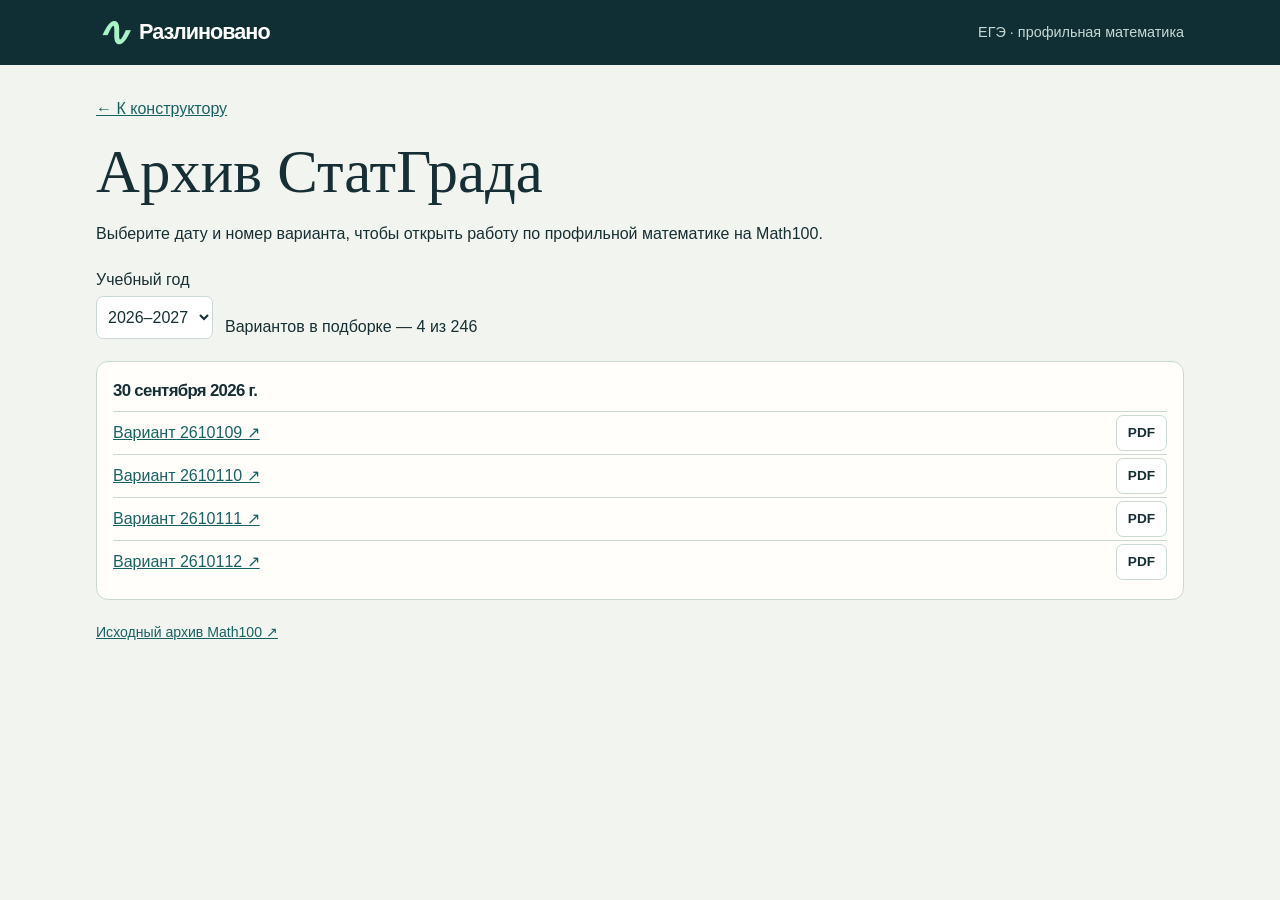
==== statgrad.html @ f71ce88c "Подключить банк ФИПИ по номерам и архив СтатГрада" ====
<!doctype html>
<html lang="ru">
<head>
  <meta charset="utf-8">
  <meta name="viewport" content="width=device-width,initial-scale=1">
  <title>Архив СтатГрада · Разлиновано</title>
  <link rel="stylesheet" href="style.css">
  <style>
    .archive{margin-block:32px}.archive h1{font:500 clamp(2rem,6vw,3.8rem)/1.1 Georgia,serif;margin:18px 0 8px}
    .archive-controls{display:flex;align-items:end;flex-wrap:wrap;gap:12px;margin:22px 0}.archive-controls label{display:grid;gap:4px}
    .archive-list{display:grid;grid-template-columns:repeat(auto-fit,minmax(min(250px,100%),1fr));gap:14px}
    .archive-list section{border:1px solid var(--line);border-radius:12px;background:var(--paper);padding:16px}
    .archive-list h2{font-size:1.05rem;margin:0 0 8px}.archive-list ul{list-style:none;padding:0;margin:0}
    .archive-list li{display:flex;justify-content:space-between;align-items:center;gap:12px;border-top:1px solid var(--line)}
    .archive-list a{display:inline-block;padding:9px 0}.archive-list button{font-size:.85rem;min-height:36px}
    dialog{width:min(850px,96vw);padding:14px;border:1px solid var(--line);border-radius:12px}
    dialog::backdrop{background:#17373999}dialog header{display:flex;align-items:center;justify-content:space-between;gap:8px;background:white;color:var(--ink)}
    dialog h2{margin:0;font-size:1.1rem}dialog iframe{display:block;width:100%;height:65vh;border:1px solid var(--line);margin:12px 0}
  </style>
</head>
<body>
  <header><div class="wrap top"><a class="brand" href="./"><b>∿</b> Разлиновано</a><span>ЕГЭ · профильная математика</span></div></header>
  <main class="wrap archive">
    <a href="./">← К конструктору</a>
    <h1>Архив СтатГрада</h1>
    <p>Выберите дату и номер варианта, чтобы открыть работу по профильной математике на Math100.</p>
    <div class="archive-controls">
      <label>Учебный год<select id="archive-year"></select></label>
      <span id="archive-count" role="status"></span>
    </div>
    <div id="archive-list" class="archive-list"></div>
    <footer><a href="https://math100.ru/egeprofil-statgrad/" target="_blank" rel="noreferrer">Исходный архив Math100 ↗</a></footer>
  </main>
  <dialog id="preview" aria-labelledby="pdf-title">
    <header><h2 id="pdf-title">Просмотр варианта</h2><button type="button" id="close-preview">Закрыть</button></header>
    <iframe title="Документ Math100"></iframe>
    <a id="open-pdf" target="_blank" rel="noreferrer">Открыть PDF в новой вкладке ↗</a>
  </dialog>
  <script src="data/statgrad.js"></script>
  <script>
    const archive = globalThis.statgradArchive;
    const yearSelect = document.getElementById('archive-year');
    const dateFormat = new Intl.DateTimeFormat('ru-RU', {day:'numeric',month:'long',year:'numeric',timeZone:'UTC'});
    function schoolYear(row) {
      const [year, month] = row.date.split('-').map(Number);
      return month >= 9 ? year : year-1;
    }
    const years = [...new Set(archive.map(schoolYear))].sort((a,b)=>b-a);
    yearSelect.add(new Option('Все годы','all'));
    for (const year of years) yearSelect.add(new Option(year+'–'+(year+1),year));
    yearSelect.value = String(years[0]);
    const preview = document.getElementById('preview');
    const frame = preview.querySelector('iframe');
    function showPdf(work) {
      const title = 'Вариант '+work.label+' · '+dateFormat.format(new Date(work.date+'T00:00:00Z'));
      document.getElementById('pdf-title').textContent = title;
      document.getElementById('open-pdf').href = work.viewer;
      frame.title = title;
      frame.src = work.viewer;
      preview.showModal();
    }
    document.getElementById('close-preview').onclick = ()=>preview.close();
    preview.addEventListener('close',()=>frame.removeAttribute('src'));
    function link(url,text) {
      const element = document.createElement('a');
      element.href=url; element.textContent=text; element.target='_blank'; element.rel='noreferrer';
      return element;
    }
    function showWorks() {
      const selected = yearSelect.value;
      const works = archive.filter(work=>selected==='all' || String(schoolYear(work))===selected);
      const byDate = new Map();
      for (const work of works) {
        if (!byDate.has(work.date)) byDate.set(work.date,[]);
        byDate.get(work.date).push(work);
      }
      const list = document.getElementById('archive-list');
      list.replaceChildren();
      for (const date of [...byDate.keys()].sort().reverse()) {
        const section = document.createElement('section');
        const heading = document.createElement('h2');
        heading.textContent = dateFormat.format(new Date(date+'T00:00:00Z'));
        const items = document.createElement('ul');
        for (const work of byDate.get(date)) {
          const item = document.createElement('li');
          item.append(link(work.url,'Вариант '+work.label+' ↗'));
          if (work.viewer) {
            const view = document.createElement('button');
            view.textContent = 'PDF';
            view.setAttribute('aria-label','Посмотреть PDF варианта '+work.label);
            view.addEventListener('click',()=>showPdf(work));
            item.append(view);
          }
          items.append(item);
        }
        section.append(heading,items); list.append(section);
      }
      document.getElementById('archive-count').textContent='Вариантов в подборке — '+works.length+' из '+archive.length;
    }
    yearSelect.addEventListener('change',showWorks);
    showWorks();
  </script>
</body>
</html>
---- style.css ----
*{box-sizing:border-box}
:root{--ink:#162f34;--muted:#516b6d;--teal:#164d51;--line:#cbd9d5;--paper:#fffefa;font:16px/1.5 Inter,"Segoe UI",sans-serif;color:var(--ink);background:#f2f5ef}
body{margin:0}.wrap{width:min(1180px,100%);padding-inline:clamp(16px,4vw,46px);margin:auto}header{background:#102f34;color:white}.top{display:flex;justify-content:space-between;align-items:center;gap:16px;min-height:65px}.top span{color:#c6d8d3;font-size:.9rem}.brand{color:white;font-size:1.35rem;letter-spacing:-.045em;font-weight:780;text-decoration:none;display:flex;align-items:center;gap:10px}.brand b{font:italic bold 2.5rem/1 Georgia;color:#a9f3c5}
.hero{position:relative;isolation:isolate;overflow:hidden;display:flex;align-items:center;background:#18464c;color:white;margin:26px 0 20px;border-radius:18px;min-height:206px;padding:26px clamp(18px,4vw,49px)}.hero>div{z-index:1;max-width:56%}.hero h1{margin:0;font-size:clamp(2.3rem,5.4vw,4.8rem);letter-spacing:-.065em;line-height:.94}.hero h1 em{font-family:Georgia,serif;font-weight:400;color:#baf4d0}.hero p{color:#d8ece5;max-width:460px;margin:12px 0 0}.hero canvas{position:absolute;width:45%;height:100%;right:0;object-fit:cover;transform:rotate(-3deg) scale(1.09)}
.layout{display:grid;grid-template-columns:minmax(240px,.8fr) minmax(0,1.8fr);gap:19px;align-items:start}aside,.paper{background:var(--paper);border:1px solid var(--line);border-radius:15px;padding:clamp(17px,2.5vw,29px)}h2{font-size:1.4rem;letter-spacing:-.04em;margin:0 0 16px}aside label,.label{display:block;font-weight:650;font-size:.9rem;margin:14px 0 6px}select,button{font:inherit}select{width:100%;padding:11px 7px;border:1px solid var(--line);background:white;color:var(--ink);border-radius:7px;font-size:1rem}button{cursor:pointer;min-height:40px;padding:7px 11px;background:white;border:1px solid var(--line);border-radius:7px;color:var(--ink);font-weight:600}button:hover{border-color:var(--teal)}button:focus-visible,select:focus-visible,a:focus-visible,summary:focus-visible{outline:3px solid #d68438;outline-offset:2px}.primary,button[aria-pressed=true]{background:var(--teal);color:white;border-color:var(--teal)}.primary{width:100%;min-height:46px}#counts,nav{display:flex;gap:6px;flex-wrap:wrap}#counts button{flex:1}#help,small,#message,footer{color:var(--muted);font-size:.88rem}.paperHead{display:flex;justify-content:space-between;align-items:start;gap:10px}.paperHead h2{font:500 clamp(1.65rem,3vw,2.45rem)/1.1 Georgia,serif;margin:5px 0 15px}.paperHead small{font-weight:650}nav{border-bottom:1px solid var(--line);padding-bottom:15px}nav button{font-size:.89rem}.taskhead{display:flex;align-items:center;gap:10px;font-weight:650;color:var(--muted);font-size:.9rem}.taskhead b{color:var(--teal);background:#e0f2e4;border-radius:5px;padding:3px 9px}article{padding:20px 0;border-bottom:1px solid var(--line)}article>p{font:1.23rem/1.55 Georgia,serif;white-space:pre-line;margin:12px 0 15px}summary{cursor:pointer;font-weight:650;color:var(--teal);padding:7px 0}details[open]{background:#eef5ed;padding:6px 12px;border-radius:8px}details p{margin:5px 0 10px}#message{margin-top:12px}h3{font-size:1rem;margin:20px 0 0}a{color:#186263}footer{padding:22px 0;display:flex;gap:18px;flex-wrap:wrap}footer span{margin-right:auto}.printOnly{display:none}
@media(max-width:730px){.layout{grid-template-columns:1fr}.hero{min-height:170px;margin-top:16px}.hero>div{max-width:75%}.hero canvas{width:30%;opacity:.5}.hero p{font-size:.92rem}.top span{max-width:130px;text-align:right}.top{min-height:58px}}
@media print{body{background:white;color:black}.wrap,.paper{padding:0;border:0;width:100%}header,.hero,aside,footer,nav,.paperHead,details,#message,article>a{display:none}.layout{display:block}.sheet[hidden],.printOnly{display:block}.sheet+.sheet{break-before:page}article{break-inside:avoid;padding:7px 0}.taskhead b{padding:0}article>p{font-size:12pt;margin:6px 0}.sheet h3{margin:8px 0}}

.analog{margin:12px 0}@media print{.analog{display:none}}

.task-figure{display:block;width:min(100%,320px);height:auto;margin:8px auto 16px;color:#202624;background:white}
.taskhead{flex-wrap:wrap}.task-editor{margin-left:auto;font-size:.85rem}.task-editor[open]{width:100%;margin-left:0}.edit-controls{display:grid;gap:7px;padding:5px}.edit-controls label,#filter-box{font-size:.88rem;font-weight:600}.edit-controls select,#filter-box select{display:block;margin-top:3px}#filter-box:not([hidden]){display:block;width:min(100%,310px);margin-top:15px}
#answer-key{display:none}@media screen{.filtered{display:none}}
@media print{#filter-box,#filter-box:not([hidden]),.task-editor{display:none}.task-figure{width:53mm;margin:2mm 0}.paper{background:white;color:black}#answer-key{display:block;break-before:page}#answer-key section{break-inside:avoid}#answer-key.full-exam section+section{break-before:page}#answer-key h2,#answer-key h3{break-after:avoid}#answer-key dl{margin:0}#answer-key dl>div{display:flex;gap:8mm;border-bottom:1px solid #ccc;padding:1mm 0;break-inside:avoid}#answer-key dt{width:14mm;font-weight:bold;flex:none}#answer-key dd{margin:0}.sheet{margin:0}.sheet[hidden]{display:block}}

.archive-link{color:#c8ffdd;font-weight:650;text-underline-offset:4px}
.paper,.original-body{min-width:0}.original-body{font:1.14rem/1.65 Georgia,serif;overflow-x:auto;margin:14px 0}
.original-body p{margin:.5em 0}.original-body img{max-width:100%;height:auto;vertical-align:middle}
.original-body table{border-collapse:collapse}.original-body td,.original-body th{padding:4px}.original-body math{font-size:1.08em}
@media print{.original-body{font-size:12pt;overflow:visible}.original-body img{max-height:76mm;object-fit:contain}article>small{display:none}}

.browse button+button{margin-left:8px}button:disabled{opacity:.5;cursor:default}.edit-controls select,aside select{max-width:100%}
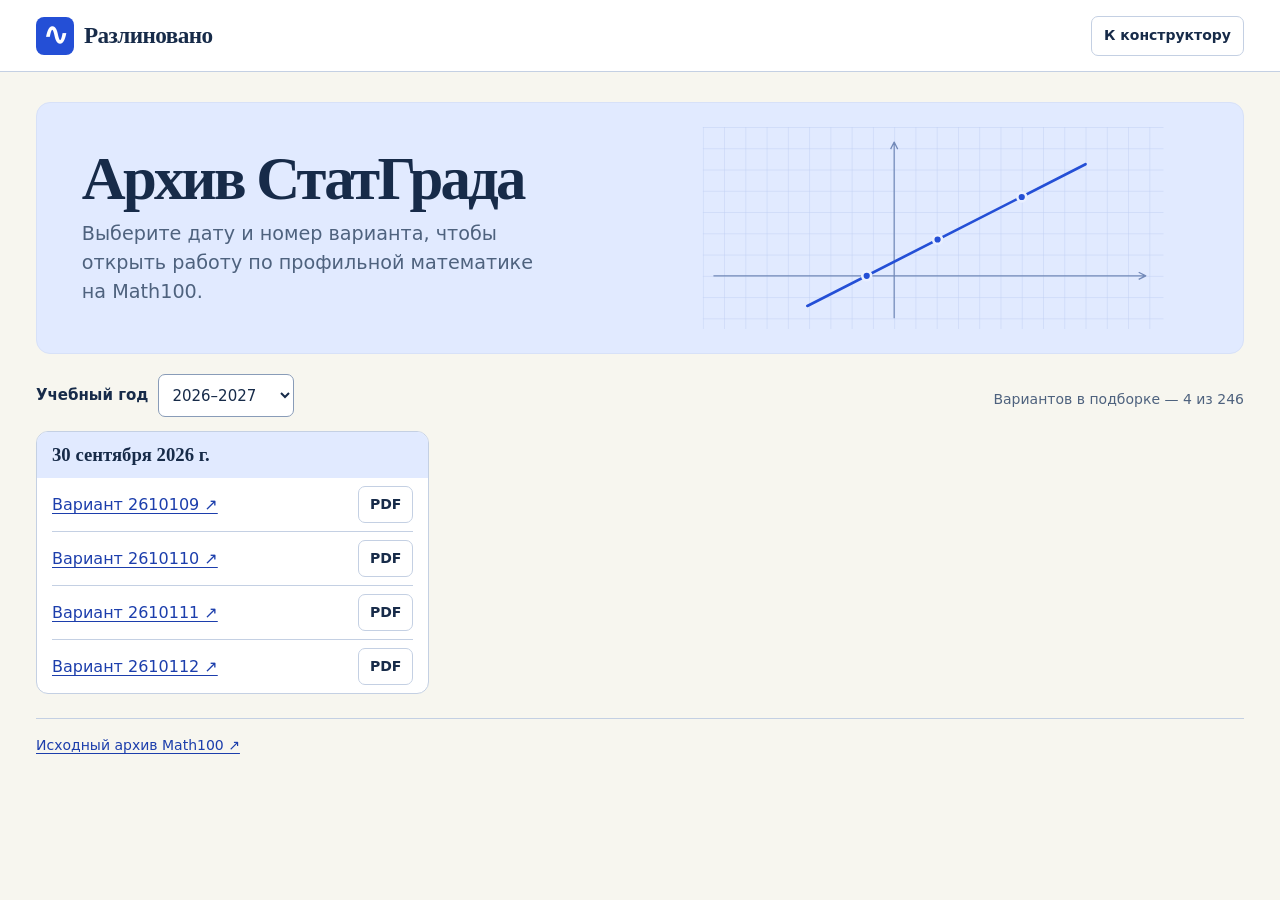
==== commit 1e9f9677: "Обновить дизайн конструктора ЕГЭ и архива СтатГрада" ====
--- a/statgrad.html
+++ b/statgrad.html
@@ -3,27 +3,39 @@
 <head>
   <meta charset="utf-8">
   <meta name="viewport" content="width=device-width,initial-scale=1">
+  <meta name="theme-color" content="#f7f6ef">
   <title>Архив СтатГрада · Разлиновано</title>
-  <link rel="stylesheet" href="style.css">
-  <style>
-    .archive{margin-block:32px}.archive h1{font:500 clamp(2rem,6vw,3.8rem)/1.1 Georgia,serif;margin:18px 0 8px}
-    .archive-controls{display:flex;align-items:end;flex-wrap:wrap;gap:12px;margin:22px 0}.archive-controls label{display:grid;gap:4px}
-    .archive-list{display:grid;grid-template-columns:repeat(auto-fit,minmax(min(250px,100%),1fr));gap:14px}
-    .archive-list section{border:1px solid var(--line);border-radius:12px;background:var(--paper);padding:16px}
-    .archive-list h2{font-size:1.05rem;margin:0 0 8px}.archive-list ul{list-style:none;padding:0;margin:0}
-    .archive-list li{display:flex;justify-content:space-between;align-items:center;gap:12px;border-top:1px solid var(--line)}
-    .archive-list a{display:inline-block;padding:9px 0}.archive-list button{font-size:.85rem;min-height:36px}
-    dialog{width:min(850px,96vw);padding:14px;border:1px solid var(--line);border-radius:12px}
-    dialog::backdrop{background:#17373999}dialog header{display:flex;align-items:center;justify-content:space-between;gap:8px;background:white;color:var(--ink)}
-    dialog h2{margin:0;font-size:1.1rem}dialog iframe{display:block;width:100%;height:65vh;border:1px solid var(--line);margin:12px 0}
-  </style>
+  <link rel="stylesheet" href="style.css?v=workbook1">
 </head>
 <body>
-  <header><div class="wrap top"><a class="brand" href="./"><b>∿</b> Разлиновано</a><span>ЕГЭ · профильная математика</span></div></header>
+  <header class="site-header">
+    <div class="wrap top">
+      <a class="brand" href="index.html"><b aria-hidden="true">∿</b> Разлиновано</a>
+      <a class="header-link" href="index.html">К конструктору</a>
+    </div>
+  </header>
   <main class="wrap archive">
-    <a href="./">← К конструктору</a>
-    <h1>Архив СтатГрада</h1>
-    <p>Выберите дату и номер варианта, чтобы открыть работу по профильной математике на Math100.</p>
+    <section class="hero" aria-labelledby="archive-title">
+      <div class="hero-copy">
+        <h1 id="archive-title">Архив СтатГрада</h1>
+        <p>Выберите дату и номер варианта, чтобы открыть работу по профильной математике на Math100.</p>
+      </div>
+      <svg class="hero-graph" viewBox="0 0 520 228" aria-hidden="true" focusable="false">
+        <defs>
+          <pattern id="archive-grid" width="24" height="24" patternUnits="userSpaceOnUse">
+            <path d="M24 0H0V24" fill="none" stroke="#bdcdf2" stroke-width="1"/>
+          </pattern>
+        </defs>
+        <rect width="520" height="228" fill="url(#archive-grid)"/>
+        <path d="M12 168H500m-8-4 8 4-8 4M216 216V17m-4 8 4-8 4 8" fill="none" stroke="#7289b8" stroke-width="1.4" stroke-linejoin="round"/>
+        <path d="M118 202 432 42" fill="none" stroke="#244fd6" stroke-width="3" stroke-linecap="round"/>
+        <g fill="#244fd6" stroke="#e9efff" stroke-width="3">
+          <circle cx="185" cy="168" r="5"/>
+          <circle cx="265" cy="127" r="5"/>
+          <circle cx="360" cy="79" r="5"/>
+        </g>
+      </svg>
+    </section>
     <div class="archive-controls">
       <label>Учебный год<select id="archive-year"></select></label>
       <span id="archive-count" role="status"></span>
--- a/style.css
+++ b/style.css
@@ -1,22 +1,492 @@
-*{box-sizing:border-box}
-:root{--ink:#162f34;--muted:#516b6d;--teal:#164d51;--line:#cbd9d5;--paper:#fffefa;font:16px/1.5 Inter,"Segoe UI",sans-serif;color:var(--ink);background:#f2f5ef}
-body{margin:0}.wrap{width:min(1180px,100%);padding-inline:clamp(16px,4vw,46px);margin:auto}header{background:#102f34;color:white}.top{display:flex;justify-content:space-between;align-items:center;gap:16px;min-height:65px}.top span{color:#c6d8d3;font-size:.9rem}.brand{color:white;font-size:1.35rem;letter-spacing:-.045em;font-weight:780;text-decoration:none;display:flex;align-items:center;gap:10px}.brand b{font:italic bold 2.5rem/1 Georgia;color:#a9f3c5}
-.hero{position:relative;isolation:isolate;overflow:hidden;display:flex;align-items:center;background:#18464c;color:white;margin:26px 0 20px;border-radius:18px;min-height:206px;padding:26px clamp(18px,4vw,49px)}.hero>div{z-index:1;max-width:56%}.hero h1{margin:0;font-size:clamp(2.3rem,5.4vw,4.8rem);letter-spacing:-.065em;line-height:.94}.hero h1 em{font-family:Georgia,serif;font-weight:400;color:#baf4d0}.hero p{color:#d8ece5;max-width:460px;margin:12px 0 0}.hero canvas{position:absolute;width:45%;height:100%;right:0;object-fit:cover;transform:rotate(-3deg) scale(1.09)}
-.layout{display:grid;grid-template-columns:minmax(240px,.8fr) minmax(0,1.8fr);gap:19px;align-items:start}aside,.paper{background:var(--paper);border:1px solid var(--line);border-radius:15px;padding:clamp(17px,2.5vw,29px)}h2{font-size:1.4rem;letter-spacing:-.04em;margin:0 0 16px}aside label,.label{display:block;font-weight:650;font-size:.9rem;margin:14px 0 6px}select,button{font:inherit}select{width:100%;padding:11px 7px;border:1px solid var(--line);background:white;color:var(--ink);border-radius:7px;font-size:1rem}button{cursor:pointer;min-height:40px;padding:7px 11px;background:white;border:1px solid var(--line);border-radius:7px;color:var(--ink);font-weight:600}button:hover{border-color:var(--teal)}button:focus-visible,select:focus-visible,a:focus-visible,summary:focus-visible{outline:3px solid #d68438;outline-offset:2px}.primary,button[aria-pressed=true]{background:var(--teal);color:white;border-color:var(--teal)}.primary{width:100%;min-height:46px}#counts,nav{display:flex;gap:6px;flex-wrap:wrap}#counts button{flex:1}#help,small,#message,footer{color:var(--muted);font-size:.88rem}.paperHead{display:flex;justify-content:space-between;align-items:start;gap:10px}.paperHead h2{font:500 clamp(1.65rem,3vw,2.45rem)/1.1 Georgia,serif;margin:5px 0 15px}.paperHead small{font-weight:650}nav{border-bottom:1px solid var(--line);padding-bottom:15px}nav button{font-size:.89rem}.taskhead{display:flex;align-items:center;gap:10px;font-weight:650;color:var(--muted);font-size:.9rem}.taskhead b{color:var(--teal);background:#e0f2e4;border-radius:5px;padding:3px 9px}article{padding:20px 0;border-bottom:1px solid var(--line)}article>p{font:1.23rem/1.55 Georgia,serif;white-space:pre-line;margin:12px 0 15px}summary{cursor:pointer;font-weight:650;color:var(--teal);padding:7px 0}details[open]{background:#eef5ed;padding:6px 12px;border-radius:8px}details p{margin:5px 0 10px}#message{margin-top:12px}h3{font-size:1rem;margin:20px 0 0}a{color:#186263}footer{padding:22px 0;display:flex;gap:18px;flex-wrap:wrap}footer span{margin-right:auto}.printOnly{display:none}
-@media(max-width:730px){.layout{grid-template-columns:1fr}.hero{min-height:170px;margin-top:16px}.hero>div{max-width:75%}.hero canvas{width:30%;opacity:.5}.hero p{font-size:.92rem}.top span{max-width:130px;text-align:right}.top{min-height:58px}}
-@media print{body{background:white;color:black}.wrap,.paper{padding:0;border:0;width:100%}header,.hero,aside,footer,nav,.paperHead,details,#message,article>a{display:none}.layout{display:block}.sheet[hidden],.printOnly{display:block}.sheet+.sheet{break-before:page}article{break-inside:avoid;padding:7px 0}.taskhead b{padding:0}article>p{font-size:12pt;margin:6px 0}.sheet h3{margin:8px 0}}
-
-.analog{margin:12px 0}@media print{.analog{display:none}}
-
-.task-figure{display:block;width:min(100%,320px);height:auto;margin:8px auto 16px;color:#202624;background:white}
-.taskhead{flex-wrap:wrap}.task-editor{margin-left:auto;font-size:.85rem}.task-editor[open]{width:100%;margin-left:0}.edit-controls{display:grid;gap:7px;padding:5px}.edit-controls label,#filter-box{font-size:.88rem;font-weight:600}.edit-controls select,#filter-box select{display:block;margin-top:3px}#filter-box:not([hidden]){display:block;width:min(100%,310px);margin-top:15px}
-#answer-key{display:none}@media screen{.filtered{display:none}}
-@media print{#filter-box,#filter-box:not([hidden]),.task-editor{display:none}.task-figure{width:53mm;margin:2mm 0}.paper{background:white;color:black}#answer-key{display:block;break-before:page}#answer-key section{break-inside:avoid}#answer-key.full-exam section+section{break-before:page}#answer-key h2,#answer-key h3{break-after:avoid}#answer-key dl{margin:0}#answer-key dl>div{display:flex;gap:8mm;border-bottom:1px solid #ccc;padding:1mm 0;break-inside:avoid}#answer-key dt{width:14mm;font-weight:bold;flex:none}#answer-key dd{margin:0}.sheet{margin:0}.sheet[hidden]{display:block}}
-
-.archive-link{color:#c8ffdd;font-weight:650;text-underline-offset:4px}
-.paper,.original-body{min-width:0}.original-body{font:1.14rem/1.65 Georgia,serif;overflow-x:auto;margin:14px 0}
-.original-body p{margin:.5em 0}.original-body img{max-width:100%;height:auto;vertical-align:middle}
-.original-body table{border-collapse:collapse}.original-body td,.original-body th{padding:4px}.original-body math{font-size:1.08em}
-@media print{.original-body{font-size:12pt;overflow:visible}.original-body img{max-height:76mm;object-fit:contain}article>small{display:none}}
-
-.browse button+button{margin-left:8px}button:disabled{opacity:.5;cursor:default}.edit-controls select,aside select{max-width:100%}
+:root {
+  --background: #f7f6ef;
+  --paper: #fff;
+  --ink: #172b49;
+  --muted: #4e627e;
+  --blue: #244fd6;
+  --blue-hover: #1c3eac;
+  --blue-wash: #e1eaff;
+  --soft: #f3f6fc;
+  --line: #c4d0e3;
+  --control-line: #899cb8;
+  --radius: 12px;
+  --display: Georgia, "Times New Roman", serif;
+  font: 16px/1.5 "Segoe UI", system-ui, sans-serif;
+  color: var(--ink);
+  background: var(--background);
+}
+
+*, *::before, *::after { box-sizing: border-box; }
+body { margin: 0; }
+h1, h2, h3, p { margin-top: 0; }
+a { color: var(--blue-hover); text-underline-offset: 3px; }
+a:hover { color: var(--blue); }
+
+.wrap {
+  width: min(1518px, 100%);
+  margin-inline: auto;
+  padding-inline: clamp(16px, 3vw, 36px);
+}
+
+.skip-link {
+  position: fixed;
+  z-index: 2;
+  top: 8px;
+  left: 8px;
+  padding: 8px 12px;
+  background: var(--paper);
+  transform: translateY(-150%);
+}
+.skip-link:focus { transform: none; }
+
+.site-header {
+  border-bottom: 1px solid var(--line);
+  background: var(--paper);
+}
+.top {
+  display: flex;
+  align-items: center;
+  justify-content: space-between;
+  gap: 12px;
+  min-height: 71px;
+}
+.brand {
+  display: inline-flex;
+  align-items: center;
+  gap: 10px;
+  color: var(--ink);
+  font: 700 1.45rem/1.2 var(--display);
+  letter-spacing: -.025em;
+  text-decoration: none;
+}
+.brand b {
+  display: grid;
+  place-items: center;
+  width: 38px;
+  height: 38px;
+  border-radius: 8px;
+  background: var(--blue);
+  color: white;
+  font: 700 1.9rem/1 var(--display);
+}
+.header-link {
+  display: inline-flex;
+  align-items: center;
+  justify-content: center;
+  min-height: 40px;
+  padding: 6px 12px;
+  border: 1px solid var(--line);
+  border-radius: 7px;
+  color: var(--ink);
+  font-size: .875rem;
+  font-weight: 650;
+  text-align: center;
+  text-decoration: none;
+}
+.header-link:hover { border-color: var(--blue); background: var(--soft); }
+
+.hero {
+  display: grid;
+  grid-template-columns: 1.06fr 1fr;
+  align-items: center;
+  gap: 24px;
+  min-height: 250px;
+  margin-block: 23px 20px;
+  padding: 24px clamp(22px, 3.5vw, 48px);
+  border: 1px solid #d7e1f8;
+  border-radius: 14px;
+  background: var(--blue-wash);
+}
+.hero h1 {
+  margin: 0 0 12px;
+  font: 700 clamp(2.25rem, 5.1vw, 4.5rem)/.96 var(--display);
+  letter-spacing: -.046em;
+}
+.hero p {
+  max-width: 465px;
+  margin-bottom: 0;
+  color: var(--muted);
+  font-size: clamp(.9375rem, 1.55vw, 1.2rem);
+}
+.hero-graph {
+  display: block;
+  width: 100%;
+  max-height: 202px;
+  margin-inline: auto;
+}
+
+.builder-modes { margin-bottom: 24px; }
+.builder-modes h2, .settings h2 {
+  margin-bottom: 11px;
+  font: 700 clamp(1.2rem, 2vw, 1.65rem)/1.15 var(--display);
+  letter-spacing: -.02em;
+}
+.mode-cards {
+  display: grid;
+  grid-template-columns: repeat(3, minmax(0, 1fr));
+  gap: 8px;
+}
+.mode-cards button {
+  display: grid;
+  align-content: start;
+  gap: 2px;
+  min-height: 76px;
+  padding: 10px 14px;
+  text-align: left;
+}
+.mode-cards strong { font-size: 1.02rem; font-weight: 720; }
+.mode-cards span { color: var(--muted); font-size: .875rem; font-weight: 400; }
+.mode-cards button[aria-pressed="true"] {
+  background: var(--blue-wash);
+  color: var(--blue-hover);
+  box-shadow: inset 3px 0 var(--blue);
+}
+
+.layout {
+  display: grid;
+  grid-template-columns: clamp(250px, 25vw, 350px) minmax(0, 1fr);
+  gap: 22px;
+  align-items: start;
+}
+.settings, .paper {
+  min-width: 0;
+  padding: clamp(16px, 2.3vw, 28px);
+  border: 1px solid var(--line);
+  border-radius: var(--radius);
+  background: var(--paper);
+}
+.settings { position: sticky; top: 12px; }
+.settings h2 {
+  padding-bottom: 13px;
+  border-bottom: 1px solid var(--line);
+  margin-bottom: 13px;
+}
+.settings label:not([hidden]), .label {
+  display: block;
+  margin: 12px 0 5px;
+  font-size: .875rem;
+  font-weight: 650;
+}
+.settings .check-row:not([hidden]) {
+  display: flex;
+  align-items: center;
+  gap: 8px;
+  min-height: 32px;
+  cursor: pointer;
+}
+[hidden] { display: none; }
+input[type="checkbox"] {
+  width: 17px;
+  height: 17px;
+  margin: 0;
+  accent-color: var(--blue);
+}
+
+button, select { font: inherit; }
+button {
+  min-height: 40px;
+  padding: 7px 11px;
+  border: 1px solid var(--line);
+  border-radius: 7px;
+  background: var(--paper);
+  color: var(--ink);
+  font-size: .875rem;
+  font-weight: 650;
+  cursor: pointer;
+  transition: color 140ms ease, border-color 140ms ease, background-color 140ms ease;
+}
+button:hover:not(:disabled, [aria-pressed="true"]) { border-color: var(--blue); background: var(--soft); }
+button:disabled { opacity: .5; cursor: default; }
+select {
+  width: 100%;
+  max-width: 100%;
+  min-width: 0;
+  min-height: 43px;
+  padding: 7px 9px;
+  border: 1px solid var(--control-line);
+  border-radius: 7px;
+  background: var(--paper);
+  color: var(--ink);
+  font-size: .9375rem;
+  font-weight: 500;
+}
+:where(button, select, input, a, summary):focus-visible {
+  outline: 3px solid var(--blue);
+  outline-offset: 2px;
+}
+button[aria-pressed="true"] {
+  border-color: var(--blue);
+  background: var(--blue-wash);
+  color: var(--blue-hover);
+}
+button.primary {
+  width: 100%;
+  min-height: 46px;
+  border-color: var(--blue);
+  background: var(--blue);
+  color: white;
+}
+button.primary:hover:not(:disabled) { border-color: var(--blue-hover); background: var(--blue-hover); }
+
+#counts, #variants {
+  display: flex;
+  flex-wrap: wrap;
+  gap: 6px;
+}
+#counts button { flex: 1; }
+#counts button[aria-pressed="true"], #variants button[aria-pressed="true"] {
+  background: var(--blue);
+  color: white;
+}
+#help, .settings-source, small, #message, footer {
+  color: var(--muted);
+  font-size: .875rem;
+}
+#help { margin: 12px 0; }
+.settings-source { margin: 8px 0; }
+#exam-subtypes { border-block: 1px solid var(--line); }
+#exam-subtype-list {
+  max-height: min(40vh, 260px);
+  overflow: auto;
+  padding: 0 4px 8px;
+}
+
+.paperHead {
+  display: flex;
+  align-items: flex-start;
+  justify-content: space-between;
+  gap: 12px;
+  margin-bottom: 15px;
+}
+.paperHead h2 {
+  margin: 3px 0 0;
+  font: 700 clamp(1.65rem, 3vw, 2.55rem)/1.1 var(--display);
+  letter-spacing: -.035em;
+}
+.paperHead small { font-weight: 650; }
+#print { display: inline-flex; align-items: center; gap: 7px; flex: none; }
+#variants {
+  padding-bottom: 13px;
+  border-bottom: 1px solid var(--line);
+}
+#filter-box, .edit-controls label { font-size: .875rem; font-weight: 650; }
+#filter-box select, .edit-controls select { display: block; margin-top: 4px; }
+#filter-box:not([hidden]) {
+  display: block;
+  width: min(100%, 310px);
+  margin: 12px 0 9px;
+}
+.jump-tools {
+  display: flex;
+  flex-wrap: wrap;
+  align-items: baseline;
+  gap: 6px 12px;
+  margin-block: 10px 15px;
+}
+.jump-tools:has(#jump-list[hidden]) { display: none; }
+#jump-title { font-size: .875rem; font-weight: 650; }
+#jump-list:not([hidden]) {
+  display: flex;
+  flex-wrap: wrap;
+  gap: 5px;
+}
+#jump-list button {
+  min-width: 36px;
+  min-height: 36px;
+  padding: 4px;
+  font-variant-numeric: tabular-nums;
+}
+.sheet h3 {
+  margin: 17px 0 0;
+  padding: 9px 11px;
+  border-left: 3px solid var(--blue);
+  background: var(--soft);
+  font: 700 1.13rem/1.25 var(--display);
+  letter-spacing: -.01em;
+}
+article {
+  padding-block: 18px;
+  border-bottom: 1px solid var(--line);
+  scroll-margin-top: 14px;
+}
+.taskhead {
+  display: flex;
+  flex-wrap: wrap;
+  align-items: center;
+  gap: 7px 10px;
+  color: var(--muted);
+  font-size: .875rem;
+  font-weight: 650;
+}
+.taskhead b {
+  padding: 3px 8px;
+  border-radius: 4px;
+  background: var(--blue-wash);
+  color: var(--blue-hover);
+  font-variant-numeric: tabular-nums;
+}
+article > p, .original-body {
+  font: 1.13rem/1.65 var(--display);
+  margin: 11px 0 13px;
+}
+article > p { white-space: pre-line; }
+.original-body { min-width: 0; overflow-x: auto; }
+.original-body p { margin: .5em 0; }
+.original-body img { max-width: 100%; height: auto; vertical-align: middle; }
+.original-body table { border-collapse: collapse; }
+.original-body :is(td, th) { padding: 4px; }
+.original-body math { font-size: 1.08em; }
+.original-body.statgrad-crop { width: min(100%, 690px); }
+.statgrad-crop img { display: block; max-width: 100%; margin-bottom: 4px; }
+article > a, .subtype-caption { font-size: .875rem; }
+.subtype-caption { margin-top: 7px; color: var(--muted); }
+.task-figure {
+  display: block;
+  width: min(100%, 320px);
+  height: auto;
+  margin: 8px auto 16px;
+  background: white;
+  color: #202624;
+}
+
+summary {
+  width: fit-content;
+  padding: 7px 0;
+  color: var(--blue-hover);
+  font-size: .875rem;
+  font-weight: 650;
+  cursor: pointer;
+}
+details[open] {
+  padding: 4px 10px 9px;
+  border-radius: 7px;
+  background: var(--soft);
+}
+details p { margin: 5px 0; }
+.task-editor { min-width: 0; margin-left: auto; }
+.task-editor[open] { width: 100%; }
+.edit-controls { display: grid; gap: 8px; }
+.edit-controls button { justify-self: start; }
+.analog { display: flex; flex-wrap: wrap; gap: 8px; margin: 12px 0; }
+#message { margin-top: 12px; }
+
+footer {
+  display: flex;
+  flex-wrap: wrap;
+  gap: 10px 18px;
+  margin-top: 24px;
+  padding: 16px 0 23px;
+  border-top: 1px solid var(--line);
+}
+footer span { margin-right: auto; }
+
+.archive { margin-block: 30px; }
+.archive .hero { margin-top: 0; }
+.archive .hero h1 { font-size: clamp(2.11rem, 4.8vw, 3.8rem); }
+.archive-controls {
+  display: flex;
+  flex-wrap: wrap;
+  align-items: end;
+  justify-content: space-between;
+  gap: 12px;
+  margin: 0 0 14px;
+}
+.archive-controls label { display: flex; align-items: center; gap: 10px; font-size: .9375rem; font-weight: 650; }
+.archive-controls select { width: auto; min-width: 136px; }
+#archive-count { padding-block: 7px; color: var(--muted); font-size: .875rem; }
+.archive-list {
+  display: grid;
+  grid-template-columns: repeat(3, minmax(0, 1fr));
+  align-items: start;
+  gap: 14px;
+}
+.archive-list section { overflow: hidden; border: 1px solid var(--line); border-radius: var(--radius); background: var(--paper); }
+.archive-list h2 { margin: 0; padding: 12px 15px; background: var(--blue-wash); font: 700 1.17rem/1.2 var(--display); }
+.archive-list ul { margin: 0; padding: 0 15px; list-style: none; }
+.archive-list li { display: flex; align-items: center; justify-content: space-between; gap: 12px; padding: 8px 0; }
+.archive-list li + li { border-top: 1px solid var(--line); }
+.archive-list a { padding: 6px 0; }
+.archive-list button { min-height: 36px; }
+
+dialog {
+  width: min(850px, calc(100% - 24px));
+  max-height: calc(100dvh - 24px);
+  padding: 15px;
+  border: 1px solid var(--line);
+  border-radius: var(--radius);
+  background: var(--paper);
+  color: var(--ink);
+}
+dialog::backdrop { background: rgb(23 43 73 / .58); }
+dialog header { display: flex; align-items: center; justify-content: space-between; gap: 12px; }
+dialog h2 { margin: 0; font-size: 1.1rem; }
+dialog iframe { display: block; width: 100%; height: 65vh; margin: 12px 0; border: 1px solid var(--line); }
+
+.printOnly, #answer-key { display: none; }
+@media screen {
+  .filtered { display: none; }
+}
+@media (max-width: 780px) {
+  .layout { grid-template-columns: 1fr; gap: 14px; }
+  .settings { position: static; }
+  .hero { min-height: 176px; gap: 12px; }
+  .archive-list { grid-template-columns: repeat(2, minmax(0, 1fr)); }
+}
+@media (max-width: 560px) {
+  .top { min-height: 60px; }
+  .brand { gap: 7px; font-size: 1rem; }
+  .brand b { width: 32px; height: 32px; font-size: 1.6rem; }
+  .header-link { padding-inline: 7px; font-size: .765rem; }
+  .hero {
+    grid-template-columns: 1fr;
+    min-height: 0;
+    gap: 12px;
+    margin-block: 16px 20px;
+    padding: 19px 17px 13px;
+  }
+  .hero-break { display: none; }
+  .hero-graph { width: 100%; max-height: 106px; }
+  .mode-cards { grid-template-columns: repeat(2, minmax(0, 1fr)); }
+  .mode-cards button { padding: 8px 9px; }
+  .mode-cards strong { font-size: .875rem; }
+  .mode-cards span { font-size: .7625rem; }
+  .builder-modes { margin-bottom: 16px; }
+  .paperHead h2 { font-size: 1.6rem; }
+  .task-editor { margin-left: 0; }
+  .archive { margin-block: 16px; }
+  .archive-list { grid-template-columns: 1fr; }
+}
+@media (max-width: 350px) {
+  .mode-cards { grid-template-columns: 1fr; }
+}
+@media (prefers-reduced-motion: reduce) {
+  button { transition: none; }
+}
+
+@media print {
+  :root, body { background: white; color: black; }
+  .wrap, .paper { width: 100%; padding: 0; border: 0; }
+  .layout { display: block; }
+  .paper { background: white; color: black; }
+  .skip-link, .site-header, .hero, .builder-modes, .settings, footer,
+  #variants, .paperHead, .paper-tools, details, #message, .analog, article > a, article > small {
+    display: none;
+  }
+  .sheet { margin: 0; }
+  .sheet[hidden], .printOnly, #answer-key { display: block; }
+  .sheet + .sheet, #answer-key, #answer-key.full-exam section + section { break-before: page; }
+  .sheet h3 { margin: 8px 0; padding: 0; border: 0; background: none; break-after: avoid; }
+  article { break-inside: avoid; padding: 7px 0; }
+  .taskhead, .taskhead b { color: black; }
+  .taskhead b { padding: 0; background: none; }
+  article > p, .original-body { margin-block: 6px; font-size: 12pt; }
+  .original-body { overflow: visible; }
+  .original-body img { max-height: 76mm; object-fit: contain; }
+  .task-figure { width: 53mm; margin: 2mm 0; }
+  #answer-key section { break-inside: avoid; }
+  #answer-key h2, #answer-key h3 { break-after: avoid; }
+  #answer-key dl { margin: 0; }
+  #answer-key dl > div { display: flex; gap: 8mm; border-bottom: 1px solid #ccc; padding: 1mm 0; break-inside: avoid; }
+  #answer-key dt { width: 14mm; font-weight: bold; flex: none; }
+  #answer-key dd { margin: 0; }
+}
